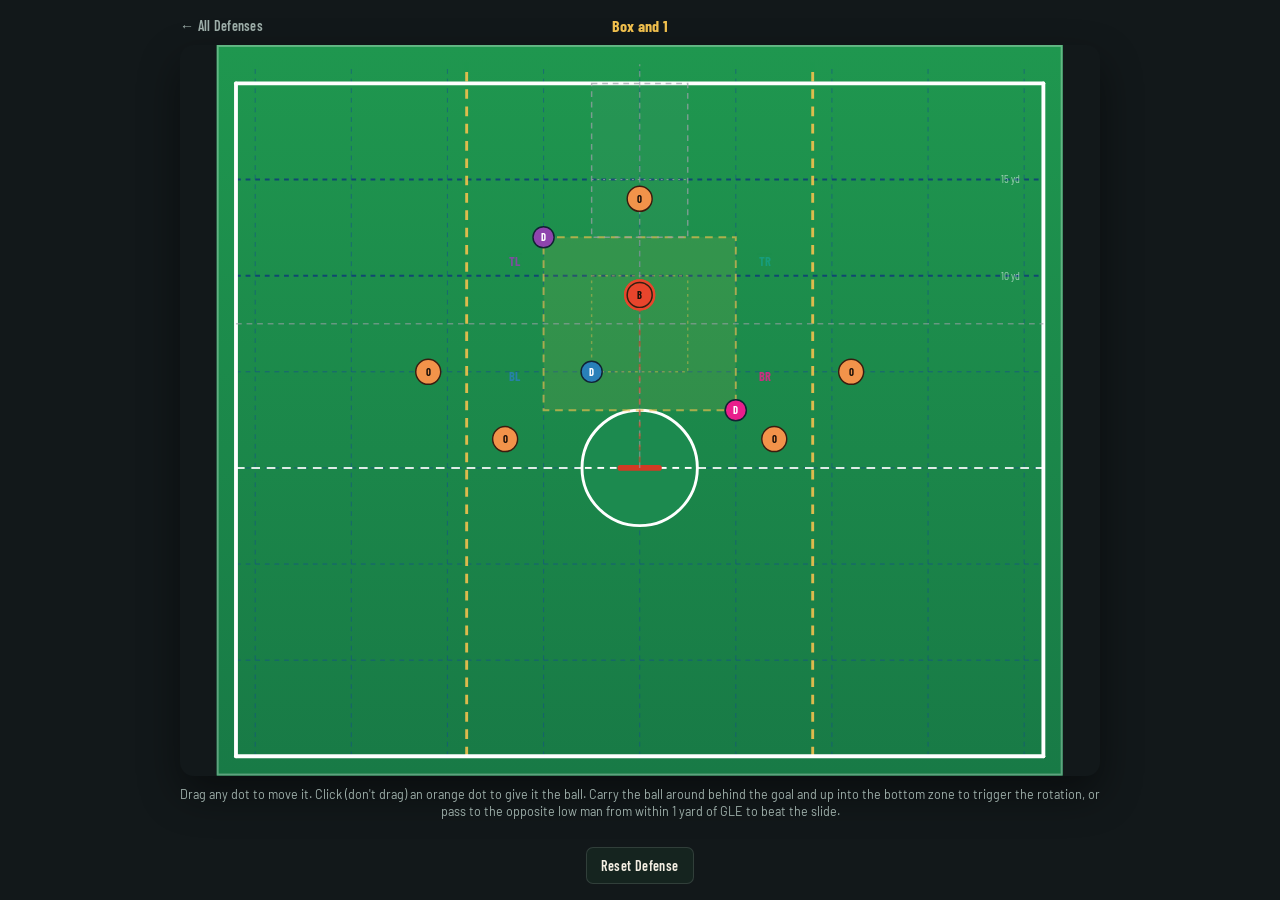
==== box-and-one.html @ af15310a "Add files via upload converted to JavaScript and best version as of 8-23-2026" ====
<!DOCTYPE html>
<html lang="en">
<head>
<meta charset="UTF-8">
<meta name="viewport" content="width=device-width, initial-scale=1.0">
<title>Box and 1 - Defense Trainer</title>
<link rel="stylesheet" href="shared/style.css">
</head>
<body>

<div class="app-minimal">
  <div class="field-card">
    <div class="field-title-row">
      <a href="index.html" class="back-link">&larr; All Defenses</a>
      <span class="scheme-label">Box and 1</span>
      <span></span>
    </div>
    <svg id="field" viewBox="0 0 880 760" xmlns="http://www.w3.org/2000/svg"></svg>
    <p class="hint">Drag any dot to move it. Click (don't drag) an orange dot to give it the ball. Carry the ball around behind the goal and up into the bottom zone to trigger the rotation, or pass to the opposite low man from within 1 yard of GLE to beat the slide.</p>
    <div class="minimal-controls">
      <button class="ctl" id="resetBtn">Reset Defense</button>
    </div>
  </div>
</div>

<script src="shared/defense-engine.js"></script>
<script>
(function(){
  const h = DefenseEngine.helpers;
  const { PAINT, INNER_BOX, paintMidY, GOAL, FIELD_X } = h;

  // ---------------- box-and-1 geometry ----------------
  // The "fan": 15 yd from goal, +/-60 deg off dead-center.
  const FAN_R = 15;
  const FAN_HALF_ANGLE = Math.PI/3; // 60 deg
  function fanClamp(pt){
    const dx = pt.x-GOAL.x, dy = pt.y-GOAL.y;
    const r = Math.hypot(dx,dy);
    if(r < 0.0001) return {x:GOAL.x, y:GOAL.y};
    let angle = Math.atan2(dx, dy);
    angle = h.clamp(angle, -FAN_HALF_ANGLE, FAN_HALF_ANGLE);
    const rc = Math.min(r, FAN_R);
    return { x: GOAL.x + rc*Math.sin(angle), y: GOAL.y + rc*Math.cos(angle) };
  }

  const BOX_TOP = 20; // the "top of box" boundary line - the offensive box's far edge
  const TOP_CENTER = { xHalf: INNER_BOX.xHalf, yNear: PAINT.yFar, yFar: BOX_TOP };

  // Each zone defender is hard-confined to their own rectangle.
  const ZONE_BOUNDS = {
    TL: { xMin:FIELD_X[0], xMax:0, yMin:paintMidY, yMax:FAN_R },
    TR: { xMin:0, xMax:FIELD_X[1], yMin:paintMidY, yMax:FAN_R },
    BL: { xMin:FIELD_X[0], xMax:0, yMin:PAINT.yNear, yMax:paintMidY },
    BR: { xMin:0, xMax:FIELD_X[1], yMin:PAINT.yNear, yMax:paintMidY }
  };
  function clampToZone(pos, key){
    const z = ZONE_BOUNDS[key];
    return { x: h.clamp(pos.x, z.xMin, z.xMax), y: h.clamp(pos.y, z.yMin, z.yMax) };
  }

  // Which quadrant of the whole offensive box a point falls in.
  function zoneOf(pt){
    if(pt.y > BOX_TOP) return 'outside';
    if(pt.y < 0) return 'behind';
    return (pt.y >= paintMidY) ? (pt.x < 0 ? 'TL' : 'TR') : (pt.x < 0 ? 'BL' : 'BR');
  }

  const DIAGONAL = { TL:'BR', TR:'BL', BL:'TR', BR:'TL' };

  // ---------------- permanent rotation state ----------------
  // defenderRoles[i] = which zone role (TL/TR/BL/BR) defender token i currently plays.
  // Token identity (index, and therefore color) never changes - only its assignment does.
  let defenderRoles = ['TL', 'TR', 'BL', 'BR'];
  let prevBallZone = null;     // last zoneOf(ball), for edge-detecting zone transitions
  let rotationPending = false; // true while there's a live wrap threat (ball behind the
                                // goal, or just carried across) that hasn't rotated yet
  // Pass trigger window: the carrier has to be below GLE (behind the goal) and within
  // 1 yard of it - i.e. y in [-1, 0]. The carry-it-in trigger has no such limit; it
  // fires the instant the carrier, dragged, actually arrives in the bottom zone.
  const PASS_TRIGGER_MAX_DIST = 1;

  function resetRotationState(offense, ballIndex){
    defenderRoles = ['TL', 'TR', 'BL', 'BR'];
    rotationPending = false;
    prevBallZone = offense[ballIndex] ? zoneOf(offense[ballIndex]) : null;
  }

  // The one rotation rule, applied as a 4-cycle around the box:
  //   slide (opposite bottom) -> takes over ball-side bottom
  //   ball-side bottom (stayed home) -> becomes ball-side top
  //   ball-side top -> becomes opposite top
  //   opposite top -> drops to fill the vacated opposite bottom
  // This redefines each defender's permanent home zone, so it keeps chaining on
  // every subsequent crossing - it never resets back to the original TL/TR/BL/BR base.
  function applyRotation(side){
    const ballSideBottom = side === 'L' ? 'BL' : 'BR';
    const oppBottom      = side === 'L' ? 'BR' : 'BL';
    const ballSideTop    = side === 'L' ? 'TL' : 'TR';
    const oppTop         = side === 'L' ? 'TR' : 'TL';
    const nextRole = {};
    nextRole[oppBottom]      = ballSideBottom;
    nextRole[ballSideBottom] = ballSideTop;
    nextRole[ballSideTop]    = oppTop;
    nextRole[oppTop]         = oppBottom;
    defenderRoles = defenderRoles.map(r => nextRole[r] || r);
    rotationPending = false;
  }

  // Trigger 1 (live, automatic - no click needed): called every render. The moment a
  // carrier being dragged actually arrives in the ball-side bottom zone, the slide has
  // engaged him and the rotation fires immediately, mid-drag.
  function evaluateLiveRotation(offense, ballIndex){
    const newBallZone = zoneOf(offense[ballIndex]);

    if(newBallZone === 'behind'){
      rotationPending = true;
    } else if(newBallZone === 'outside'){
      rotationPending = false; // play moved away - this wrap threat is abandoned
    }

    if(rotationPending){
      const side = offense[ballIndex].x < 0 ? 'L' : 'R';
      const ballSideBottom = side === 'L' ? 'BL' : 'BR';
      if(newBallZone === ballSideBottom && prevBallZone !== ballSideBottom){
        applyRotation(side);
      }
    }

    prevBallZone = newBallZone;
  }

  // Trigger 2 (pass): fires the SAME rotation when the carrier - below GLE, within 1
  // yard of it - skips the ball to the off-ball attacker sitting in the opposite
  // bottom zone, beating the slide before it ever engages him directly.
  function maybeFirePassRotation(receiverIdx, offense, ballIndex){
    if(!rotationPending) return false;
    const carrier = offense[ballIndex];
    if(carrier.y > 0 || carrier.y < -PASS_TRIGGER_MAX_DIST) return false;
    const side = carrier.x < 0 ? 'L' : 'R';
    const oppBottom = side === 'L' ? 'BR' : 'BL';
    if(zoneOf(offense[receiverIdx]) === oppBottom){
      applyRotation(side);
      return true;
    }
    return false;
  }

  // ---------------- zone computation ----------------
  const BOX_AND_ONE_COLORS = ['#8e44ad', '#16a085', '#2980b9', '#e91e8c', '#f1c40f']; // TL, TR, BL, BR, Inside

  function computeBoxAndOne(offense, ballIndex){
    const ball = offense[ballIndex];
    const homes = {
      TL: {x:-PAINT.xHalf, y:PAINT.yFar},
      TR: {x: PAINT.xHalf, y:PAINT.yFar},
      BL: {x:-PAINT.xHalf, y:PAINT.yNear},
      BR: {x: PAINT.xHalf, y:PAINT.yNear}
    };
    const innerCorners = {
      TL: {x:-INNER_BOX.xHalf, y:INNER_BOX.yFar},
      TR: {x: INNER_BOX.xHalf, y:INNER_BOX.yFar},
      BL: {x:-INNER_BOX.xHalf, y:INNER_BOX.yNear},
      BR: {x: INNER_BOX.xHalf, y:INNER_BOX.yNear}
    };
    // Default: everyone sits home unless a rule below says otherwise.
    const targets = { TL:homes.TL, TR:homes.TR, BL:homes.BL, BR:homes.BR };
    const engaged = { TL:false, TR:false, BL:false, BR:false };

    const occupants = offense.filter(o => h.inPaint(o));
    const multiplePaint = occupants.length > 1;
    const inTopCenter = Math.abs(ball.x) <= TOP_CENTER.xHalf && ball.y > TOP_CENTER.yNear && ball.y <= TOP_CENTER.yFar;
    const ballZone = zoneOf(ball);

    if(ballZone === 'outside'){
      // Ball is beyond the top of the box - nobody responds to it. Everyone stays home.
    } else if(ballZone === 'behind'){
      // ROTATION: as the ball approaches GLE from behind the goal, the defense rotates
      // so that by the moment it crosses (y=0) everyone is already in the "engaging at
      // the bottom of the paint" configuration - not after.
      const side = ball.x < 0 ? 'L' : 'R';
      const ROTATE_DEPTH = 3; // yards behind GLE over which the rotation plays out
      const t = h.clamp((ball.y + ROTATE_DEPTH) / ROTATE_DEPTH, 0, 1); // 0 = deep behind, 1 = at GLE
      const ballSideBottom = side === 'L' ? 'BL' : 'BR';
      const oppBottom      = side === 'L' ? 'BR' : 'BL';
      const ballSideTop     = side === 'L' ? 'TL' : 'TR';
      const oppTop          = side === 'L' ? 'TR' : 'TL';

      // Ball-side bottom defender: stays on the off-ball attacker on his side of the
      // field who is above GLE, mirroring their depth. Restricted to y >= 0 (above
      // GLE) - only counting attackers actually in front of the goal, not anyone else
      // who might also be behind it - and picks whichever qualifying attacker sits
      // lowest (closest to the goal), since that's the one actually in the low zone.
      // Picking by lowest y instead of overall distance-to-origin is what fixes the
      // "sometimes mirrors the wrong guy" glitch: with a wing player and a low
      // attackman both on the same side, a combined x+y distance score can flip
      // between them depending on how wide the wing player is standing, even though
      // the low attackman is always the correct one to mirror.
      {
        const zoneMates = offense.filter((o,i) => i !== ballIndex && o.y >= 0 && (side === 'L' ? o.x < 0 : o.x >= 0));
        if(zoneMates.length > 0){
          let best = null, bestY = Infinity;
          zoneMates.forEach(o=>{
            if(o.y < bestY){ bestY = o.y; best = o; }
          });
          targets[ballSideBottom] = clampToZone({ x: homes[ballSideBottom].x, y: best.y }, ballSideBottom);
          engaged[ballSideBottom] = true;
        }
      }
      // Opposite bottom defender: rotates over from his home corner toward bottom-center
      // of the paint, looking to engage the ball carrier there.
      {
        const homeX = homes[oppBottom].x;
        const p = h.lerp({x:homeX, y:PAINT.yNear}, {x:0, y:PAINT.yNear}, t);
        targets[oppBottom] = clampToZone(p, oppBottom);
        engaged[oppBottom] = t > 0.02;
      }
      // Ball-side top defender: rotates in sync, from his inner-box corner over to where
      // the TL/TR split line meets the top of the inner box.
      {
        const p = h.lerp(innerCorners[ballSideTop], {x:0, y:INNER_BOX.yFar}, t);
        targets[ballSideTop] = clampToZone(p, ballSideTop);
      }
      // Opposite top defender: rotates in sync, down from his inner-box corner to where
      // the top/bottom split line meets his side of the inner box.
      {
        const ownSideX = oppTop === 'TR' ? INNER_BOX.xHalf : -INNER_BOX.xHalf;
        const p = h.lerp(innerCorners[oppTop], {x:ownSideX, y:paintMidY}, t);
        targets[oppTop] = clampToZone(p, oppTop);
      }
    } else if(inTopCenter && !multiplePaint){
      // Top-center lane is the inside defender's alone - all 4 outer defenders pinch
      // to the corners of the inner box.
      targets.TL = innerCorners.TL;
      targets.TR = innerCorners.TR;
      targets.BL = innerCorners.BL;
      targets.BR = innerCorners.BR;
    } else {
      // Normal case: the ball carrier's zone defender engages, and the diagonally
      // opposite defender pinches in to the inner box's matching corner.
      targets[ballZone] = clampToZone(fanClamp(ball), ballZone);
      engaged[ballZone] = true;
      const diag = DIAGONAL[ballZone];
      targets[diag] = innerCorners[diag];
    }

    // Inside (help/lock-off) defender.
    let insideTarget, insideEngaged;

    if(multiplePaint){
      insideTarget = {
        x: occupants.reduce((s,o)=>s+o.x,0)/occupants.length,
        y: occupants.reduce((s,o)=>s+o.y,0)/occupants.length
      };
      insideEngaged = true;
    } else if(inTopCenter){
      insideTarget = { x: h.clamp(ball.x, -TOP_CENTER.xHalf, TOP_CENTER.xHalf), y: Math.min(ball.y, FAN_R) };
      insideEngaged = true;
    } else if(occupants.length === 1){
      const p = occupants[0];
      const dAB = h.dist(p, ball);
      if(dAB < 0.05){
        insideTarget = {x:p.x, y:p.y};
      } else {
        const dir = {x:(ball.x-p.x)/dAB, y:(ball.y-p.y)/dAB};
        const d = Math.min(1.1, dAB*0.45);
        insideTarget = {x:p.x+dir.x*d, y:p.y+dir.y*d};
      }
      insideEngaged = true;
    } else {
      insideTarget = {x:0, y:paintMidY};
      insideEngaged = false;
    }

    // Map each defender TOKEN (fixed index 0-3, fixed color) to whatever zone role it
    // currently holds, per the permanent rotation state - not the fixed TL/TR/BL/BR order.
    const result = defenderRoles.map((role,i) => ({ pos: targets[role], engaged: engaged[role], color: BOX_AND_ONE_COLORS[i] }));
    result.push({ pos: insideTarget, engaged: insideEngaged, color: BOX_AND_ONE_COLORS[4] });
    // No box-and-1 defender ever plays below the bottom edge of the paint.
    result.forEach(d => { d.pos = {x:d.pos.x, y:Math.max(d.pos.y, PAINT.yNear)}; });
    return result;
  }

  // ---------------- zone overlay (lines + labels) ----------------
  function renderZoneOverlay(zoneLayer){
    const ZC = { TL:'#8e44ad', TR:'#16a085', BL:'#2980b9', BR:'#e91e8c' };
    const GRAY = '#9aa0a6';
    const lineOpts = { stroke:GRAY, 'stroke-width':1.5, 'stroke-dasharray':'6 5', opacity:0.6 };

    // left/right split (x = 0), from the goal out to the top of the box
    {
      const p1 = h.toPx({x:0, y:0}), p2 = h.toPx({x:0, y:h.FIELD_Y[1]});
      zoneLayer.appendChild(h.el('line', {x1:p1.x,y1:p1.y,x2:p2.x,y2:p2.y, ...lineOpts}));
    }
    // top/bottom split (y = paint mid)
    {
      const p1 = h.toPx({x:FIELD_X[0], y:paintMidY}), p2 = h.toPx({x:FIELD_X[1], y:paintMidY});
      zoneLayer.appendChild(h.el('line', {x1:p1.x,y1:p1.y,x2:p2.x,y2:p2.y, ...lineOpts}));
    }
    // top-center lane (inside defender's exclusive turf, unless the paint is crowded)
    {
      const tl = h.toPx({x:-TOP_CENTER.xHalf, y:TOP_CENTER.yFar});
      const br = h.toPx({x:TOP_CENTER.xHalf, y:TOP_CENTER.yNear});
      zoneLayer.appendChild(h.el('rect', {
        x:tl.x, y:tl.y, width:(br.x-tl.x), height:(br.y-tl.y),
        fill:'rgba(154,160,166,0.08)', stroke:GRAY, 'stroke-width':1.5, 'stroke-dasharray':'6 5', opacity:0.75
      }));
      const capL = h.toPx({x:-TOP_CENTER.xHalf, y:FAN_R}), capR = h.toPx({x:TOP_CENTER.xHalf, y:FAN_R});
      zoneLayer.appendChild(h.el('line', {
        x1:capL.x, y1:capL.y, x2:capR.x, y2:capR.y,
        stroke:GRAY, 'stroke-width':1, 'stroke-dasharray':'2 4', opacity:0.9
      }));
    }
    // zone labels
    const labelPts = [
      {t:'TL', x:-PAINT.xHalf-1.5, y:paintMidY+3, c:ZC.TL},
      {t:'TR', x: PAINT.xHalf+1.5, y:paintMidY+3, c:ZC.TR},
      {t:'BL', x:-PAINT.xHalf-1.5, y:paintMidY-3, c:ZC.BL},
      {t:'BR', x: PAINT.xHalf+1.5, y:paintMidY-3, c:ZC.BR}
    ];
    labelPts.forEach(lp=>{
      const p = h.toPx({x:lp.x, y:lp.y});
      const t = h.el('text', {
        x:p.x, y:p.y, 'text-anchor':'middle', 'font-size':'13', fill:lp.c,
        'font-family':"'Barlow Condensed', sans-serif", 'font-weight':'700', opacity:0.85
      });
      t.textContent = lp.t;
      zoneLayer.appendChild(t);
    });
  }

  DefenseEngine.init({
    initialOffense: [
      {x:0,   y:9},   // top-center attacker (default: has the ball)
      {x:-11, y:5},   // left wing
      {x:11,  y:5},   // right wing
      {x:-7,  y:1.5}, // low / X attackman
      {x:7,   y:1.5}, // low attackman, opposite side
      {x:0,   y:14}   // top attackman
    ],
    initialBallIndex: 0,
    attackerCount: { adjustable: false }, // always 6v5

    onBeforeRender(offense, ballIndex){
      evaluateLiveRotation(offense, ballIndex);
    },
    onPass(newIdx, offense, ballIndex){
      const fired = maybeFirePassRotation(newIdx, offense, ballIndex);
      if(!fired){
        // Any pass that doesn't itself trigger the rotation ends this wrap sequence -
        // the ball has moved on to a player who never wrapped it himself.
        rotationPending = false;
      }
      // A pass is an instantaneous possession change, not a drag. Resync tracking to
      // the receiver's current zone so trigger 1's live edge-detection - which runs on
      // the very next render, now using the receiver's position as "the ball" - can't
      // mistake that teleport for "just arrived here by carrying it in." Without this,
      // a receiver who merely happens to already be standing in a bottom zone fires
      // trigger 1 on the next frame regardless of the pass's own distance check.
      prevBallZone = zoneOf(offense[newIdx]);
    },
    onReset(offense, ballIndex){
      resetRotationState(offense, ballIndex);
    },
    drawZoneOverlay(zoneLayer){
      renderZoneOverlay(zoneLayer);
    },
    computeDefenders(offense, ballIndex){
      return computeBoxAndOne(offense, ballIndex);
    }
  });
})();
</script>
</body>
</html>
---- shared/style.css ----
@import url('https://fonts.googleapis.com/css2?family=Barlow+Condensed:wght@500;600;700;800&family=Barlow:wght@400;500;600&display=swap');

:root{
  --turf:#1c8a4f;
  --turf-dark:#187a46;
  --ink:#12181a;
  --panel:#0f1a17;
  --panel-2:#15241f;
  --line-white:rgba(255,255,255,0.92);
  --hash:#f2c14e;
  --ball:#e8452c;
  --ball-dark:#b8331f;
  --off:#f2934a;
  --off-dark:#c96e2b;
  --def:#2f9bd6;
  --def-dark:#1f6f9c;
  --paper:#f4efe3;
  --muted:#9fb0ab;
}

*{box-sizing:border-box;}
html,body{
  margin:0; padding:0; height:100%;
  background:var(--ink);
  color:var(--paper);
  font-family:'Barlow', sans-serif;
}

/* ---------- trainer pages ---------- */
.app-minimal{
  display:flex;
  height:100vh;
  align-items:center;
  justify-content:center;
  padding:16px;
  overflow:hidden;
}
.app-minimal .field-card{
  width:100%;
  max-width:920px;
  display:flex;
  flex-direction:column;
  align-items:center;
  max-height:100%;
}
.field-card .field-title-row{ width:100%; }
.minimal-controls{ margin-top:14px; display:flex; justify-content:center; }

.attacker-counter{
  display:inline-flex;
  align-items:center;
  gap:9px;
}
button.ctl.round{
  width:26px;
  height:26px;
  padding:0;
  border-radius:50%;
  display:inline-flex;
  align-items:center;
  justify-content:center;
  font-size:16px;
  line-height:1;
  font-weight:700;
}

button.ctl{
  font-family:'Barlow Condensed', sans-serif;
  font-weight:600;
  letter-spacing:0.03em;
  font-size:14px;
  background:var(--panel-2);
  color:var(--paper);
  border:1px solid rgba(255,255,255,0.12);
  border-radius:7px;
  padding:9px 14px;
  cursor:pointer;
  transition:background 0.15s ease, transform 0.1s ease;
}
button.ctl:hover{ background:#1c2f28; }
button.ctl:active{ transform:scale(0.97); }
button.ctl:disabled{ opacity:0.35; cursor:not-allowed; }

.field-title-row{
  display:grid;
  grid-template-columns: 1fr auto 1fr;
  align-items:center;
  margin-bottom:10px;
}
.field-title-row .status{
  font-family:'Barlow Condensed', sans-serif;
  font-size:14px;
  color:var(--muted);
  letter-spacing:0.02em;
  justify-self:end;
}
.field-title-row .status b{ color:var(--hash); }

.back-link{
  font-family:'Barlow Condensed', sans-serif;
  font-size:14px;
  font-weight:600;
  color:var(--muted);
  text-decoration:none;
  letter-spacing:0.02em;
  justify-self:start;
}
.back-link:hover{ color:var(--paper); }

.scheme-label{
  font-family:'Barlow Condensed', sans-serif;
  font-size:16px;
  font-weight:700;
  color:var(--hash);
  letter-spacing:0.02em;
  justify-self:center;
  white-space:nowrap;
}

svg#field{
  width:100%;
  height:auto;
  aspect-ratio: 880 / 760;
  display:block;
  border-radius:14px;
  box-shadow:0 18px 40px rgba(0,0,0,0.45);
  touch-action:none;
  cursor:default;
}

.token{ cursor:grab; touch-action:none; }
.token:active{ cursor:grabbing; }

.defender-token{
  transition: transform 0.2s ease-out;
}

.hint{
  margin-top:10px;
  font-size:12.5px;
  color:var(--muted);
  line-height:1.4;
  text-align:center;
}

/* ---------- homepage ---------- */
.home-wrap{
  min-height:100vh;
  display:flex;
  align-items:center;
  justify-content:center;
  padding:32px 20px;
}
.home-card{
  width:100%;
  max-width:760px;
}
.home-eyebrow{
  font-family:'Barlow Condensed', sans-serif;
  text-transform:uppercase;
  letter-spacing:0.18em;
  font-size:12px;
  color:var(--hash);
  font-weight:600;
  margin:0 0 8px;
}
.home-title{
  font-family:'Barlow Condensed', sans-serif;
  font-weight:800;
  font-size:40px;
  line-height:1.05;
  margin:0 0 14px;
  letter-spacing:-0.01em;
}
.home-lede{
  font-size:16px;
  line-height:1.6;
  color:var(--muted);
  margin:0 0 32px;
  max-width:56ch;
}
.scheme-grid{
  display:grid;
  grid-template-columns: 1fr 1fr;
  gap:14px;
}
@media (max-width: 560px){
  .scheme-grid{ grid-template-columns: 1fr; }
}
.scheme-card{
  display:block;
  background:var(--panel-2);
  border:1px solid rgba(255,255,255,0.1);
  border-radius:12px;
  padding:18px 20px;
  text-decoration:none;
  color:var(--paper);
  transition:background 0.15s ease, border-color 0.15s ease, transform 0.1s ease;
}
.scheme-card:hover{ background:#1c2f28; border-color:rgba(255,255,255,0.22); }
.scheme-card:active{ transform:scale(0.985); }
.scheme-card h2{
  font-family:'Barlow Condensed', sans-serif;
  font-size:20px;
  font-weight:700;
  margin:0 0 6px;
  letter-spacing:0.01em;
}
.scheme-card p{
  font-size:13.5px;
  line-height:1.5;
  color:var(--muted);
  margin:0;
}
.scheme-card.disabled{
  opacity:0.45;
  pointer-events:none;
}
.scheme-card .tag{
  display:inline-block;
  font-family:'Barlow Condensed', sans-serif;
  font-size:11px;
  font-weight:700;
  letter-spacing:0.06em;
  text-transform:uppercase;
  color:var(--hash);
  margin-bottom:6px;
}
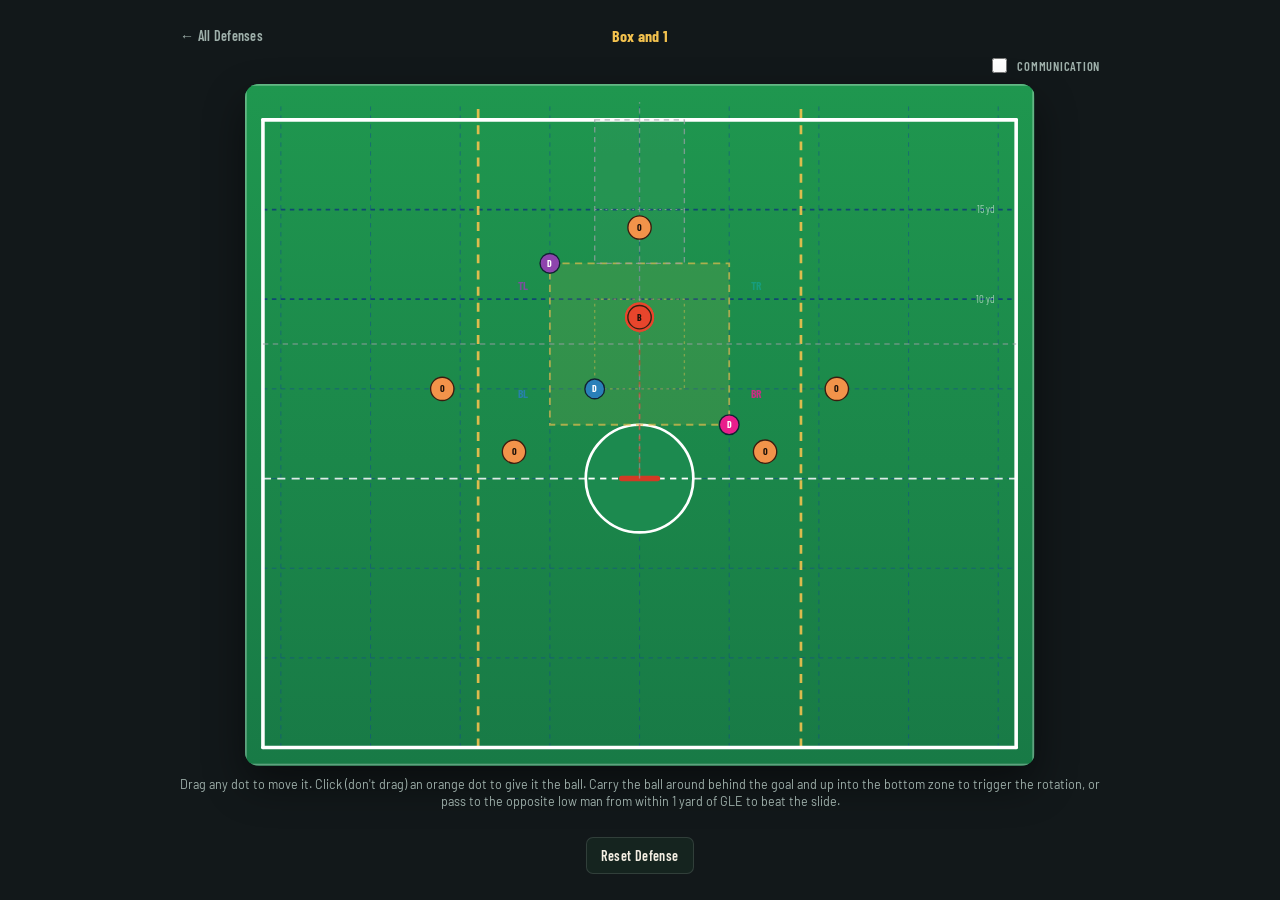
==== commit ac371265: "Add files via upload Has Communication Added. Everything appears to work. Box and 1 gets wonky for 2" ====
--- a/box-and-one.html
+++ b/box-and-one.html
@@ -14,6 +14,12 @@
       <a href="index.html" class="back-link">&larr; All Defenses</a>
       <span class="scheme-label">Box and 1</span>
       <span></span>
+    </div>
+    <div class="toolbar-row">
+      <label class="comm-toggle">
+        <input type="checkbox" id="commToggle">
+        Communication
+      </label>
     </div>
     <svg id="field" viewBox="0 0 880 760" xmlns="http://www.w3.org/2000/svg"></svg>
     <p class="hint">Drag any dot to move it. Click (don't drag) an orange dot to give it the ball. Carry the ball around behind the goal and up into the bottom zone to trigger the rotation, or pass to the opposite low man from within 1 yard of GLE to beat the slide.</p>
@@ -66,6 +72,21 @@
   }
 
   const DIAGONAL = { TL:'BR', TR:'BL', BL:'TR', BR:'TL' };
+
+  // Fixed zone-topology adjacency for the RIGHT/LEFT communication calls. Each outer
+  // zone's home position sits at a fixed angle around the goal, so the clockwise/
+  // counter-clockwise order of the 4 corners never changes: BL -> TL -> TR -> BR ->
+  // (back to BL). The on-ball defender faces the ball carrier, and RIGHT/LEFT are HIS
+  // own right/left - the zone one step clockwise from him is "RIGHT," one step
+  // counter-clockwise is "LEFT." Deliberately NOT based on current on-screen
+  // x-position, which ties whenever two zones share a home x (TL and BL are both on
+  // the left side) - this is the structurally fixed relationship between corners, so
+  // it stays correct and consistent no matter where the ball currently is, and (since
+  // the defensive rotation itself is just a shift around this same ring) it's also
+  // invariant across rotations: whichever token is to a given token's right stays his
+  // right, no matter how many times the defense has rotated.
+  const RIGHT_OF_ROLE = { BL:'TL', TL:'TR', TR:'BR', BR:'BL' };
+  const LEFT_OF_ROLE  = { BL:'BR', TL:'BL', TR:'TL', BR:'TR' };
 
   // ---------------- permanent rotation state ----------------
   // defenderRoles[i] = which zone role (TL/TR/BL/BR) defender token i currently plays.
@@ -165,6 +186,11 @@
     // Default: everyone sits home unless a rule below says otherwise.
     const targets = { TL:homes.TL, TR:homes.TR, BL:homes.BL, BR:homes.BR };
     const engaged = { TL:false, TR:false, BL:false, BR:false };
+    // Which zone role, if any, is directly guarding the literal ball carrier - distinct
+    // from `engaged`, since e.g. the ball-side-bottom defender during the 'behind'
+    // approach is "engaged" but on an OFF-BALL mirror assignment, not the ball itself.
+    // Used for the "BALL" communication call.
+    let onBallRole = null;
 
     const occupants = offense.filter(o => h.inPaint(o));
     const multiplePaint = occupants.length > 1;
@@ -207,12 +233,15 @@
         }
       }
       // Opposite bottom defender: rotates over from his home corner toward bottom-center
-      // of the paint, looking to engage the ball carrier there.
+      // of the paint, looking to engage the ball carrier there. This is the defender
+      // actually closing on the literal ball, so he's the one who calls "BALL" once
+      // he's meaningfully underway.
       {
         const homeX = homes[oppBottom].x;
         const p = h.lerp({x:homeX, y:PAINT.yNear}, {x:0, y:PAINT.yNear}, t);
         targets[oppBottom] = clampToZone(p, oppBottom);
         engaged[oppBottom] = t > 0.02;
+        if(engaged[oppBottom]) onBallRole = oppBottom;
       }
       // Ball-side top defender: rotates in sync, from his inner-box corner over to where
       // the TL/TR split line meets the top of the inner box.
@@ -239,12 +268,32 @@
       // opposite defender pinches in to the inner box's matching corner.
       targets[ballZone] = clampToZone(fanClamp(ball), ballZone);
       engaged[ballZone] = true;
+      onBallRole = ballZone;
       const diag = DIAGONAL[ballZone];
       targets[diag] = innerCorners[diag];
     }
 
+    // Attacking a static box-and-1 with two attackers in the paint is a real structural
+    // problem for this scheme - the standard zone logic above reacts to the BALL, which
+    // can leave an outer defender's own zone-mate wide open if the ball is elsewhere.
+    // This isn't a fix so much as an acknowledgment: when the paint is crowded, any
+    // outer zone whose own half of the paint holds exactly one off-ball attacker shades
+    // directly toward him - tighter, more man-like - while still clamped to his zone
+    // (clampToZone below), never abandoning zone principles outright. The zone
+    // currently on the literal ball is left alone; this only applies to the others.
+    if(multiplePaint){
+      ['TL','TR','BL','BR'].forEach(role => {
+        if(role === onBallRole) return;
+        const zoneOccupants = occupants.filter(o => o !== ball && zoneOf(o) === role);
+        if(zoneOccupants.length === 1){
+          targets[role] = clampToZone({ x: zoneOccupants[0].x, y: zoneOccupants[0].y }, role);
+          engaged[role] = true;
+        }
+      });
+    }
+
     // Inside (help/lock-off) defender.
-    let insideTarget, insideEngaged;
+    let insideTarget, insideEngaged, insideCall;
 
     if(multiplePaint){
       insideTarget = {
@@ -252,9 +301,11 @@
         y: occupants.reduce((s,o)=>s+o.y,0)/occupants.length
       };
       insideEngaged = true;
+      insideCall = ''; // covering multiple paint attackers - stays silent
     } else if(inTopCenter){
       insideTarget = { x: h.clamp(ball.x, -TOP_CENTER.xHalf, TOP_CENTER.xHalf), y: Math.min(ball.y, FAN_R) };
       insideEngaged = true;
+      insideCall = 'BALL'; // he's the one directly on the ball carrier here
     } else if(occupants.length === 1){
       const p = occupants[0];
       const dAB = h.dist(p, ball);
@@ -266,15 +317,34 @@
         insideTarget = {x:p.x+dir.x*d, y:p.y+dir.y*d};
       }
       insideEngaged = true;
+      // The sole paint occupant might be the ball carrier himself (ball dragged into
+      // the paint) - if so, he's on the ball. Otherwise it's an off-ball attacker in
+      // the paint, and per the rule, the inside defender stays silent covering him.
+      insideCall = (p === ball) ? 'BALL' : '';
     } else {
       insideTarget = {x:0, y:paintMidY};
       insideEngaged = false;
-    }
+      insideCall = '';
+    }
+
+    // Communication calls for the 4 outer zone defenders (box-and-1 never calls "HOT" -
+    // that's man-to-man only). Whichever token currently holds onBallRole calls "BALL";
+    // its two RIGHT_OF_ROLE/LEFT_OF_ROLE neighbors call "RIGHT"/"LEFT"; everyone else -
+    // effectively always sagging/zoning in this scheme - calls "TWO".
+    const onBallTokenIdx = onBallRole ? defenderRoles.indexOf(onBallRole) : null;
+    const rightIdx = onBallRole ? defenderRoles.indexOf(RIGHT_OF_ROLE[onBallRole]) : null;
+    const leftIdx  = onBallRole ? defenderRoles.indexOf(LEFT_OF_ROLE[onBallRole])  : null;
+    const outerCalls = defenderRoles.map((role, i) => {
+      if(i === onBallTokenIdx) return 'BALL';
+      if(i === rightIdx) return 'RIGHT';
+      if(i === leftIdx) return 'LEFT';
+      return 'TWO';
+    });
 
     // Map each defender TOKEN (fixed index 0-3, fixed color) to whatever zone role it
     // currently holds, per the permanent rotation state - not the fixed TL/TR/BL/BR order.
-    const result = defenderRoles.map((role,i) => ({ pos: targets[role], engaged: engaged[role], color: BOX_AND_ONE_COLORS[i] }));
-    result.push({ pos: insideTarget, engaged: insideEngaged, color: BOX_AND_ONE_COLORS[4] });
+    const result = defenderRoles.map((role,i) => ({ pos: targets[role], engaged: engaged[role], color: BOX_AND_ONE_COLORS[i], call: outerCalls[i] }));
+    result.push({ pos: insideTarget, engaged: insideEngaged, color: BOX_AND_ONE_COLORS[4], call: insideCall });
     // No box-and-1 defender ever plays below the bottom edge of the paint.
     result.forEach(d => { d.pos = {x:d.pos.x, y:Math.max(d.pos.y, PAINT.yNear)}; });
     return result;
--- a/shared/style.css
+++ b/shared/style.css
@@ -107,6 +107,28 @@
 }
 .back-link:hover{ color:var(--paper); }
 
+.comm-toggle{
+  display:inline-flex;
+  align-items:center;
+  gap:7px;
+  font-family:'Barlow Condensed', sans-serif;
+  font-size:12.5px;
+  font-weight:600;
+  letter-spacing:0.06em;
+  text-transform:uppercase;
+  color:var(--muted);
+  cursor:pointer;
+  user-select:none;
+}
+.comm-toggle input{ accent-color:var(--def); width:15px; height:15px; cursor:pointer; }
+
+.toolbar-row{
+  width:100%;
+  display:flex;
+  justify-content:flex-end;
+  margin-bottom:8px;
+}
+
 .scheme-label{
   font-family:'Barlow Condensed', sans-serif;
   font-size:16px;
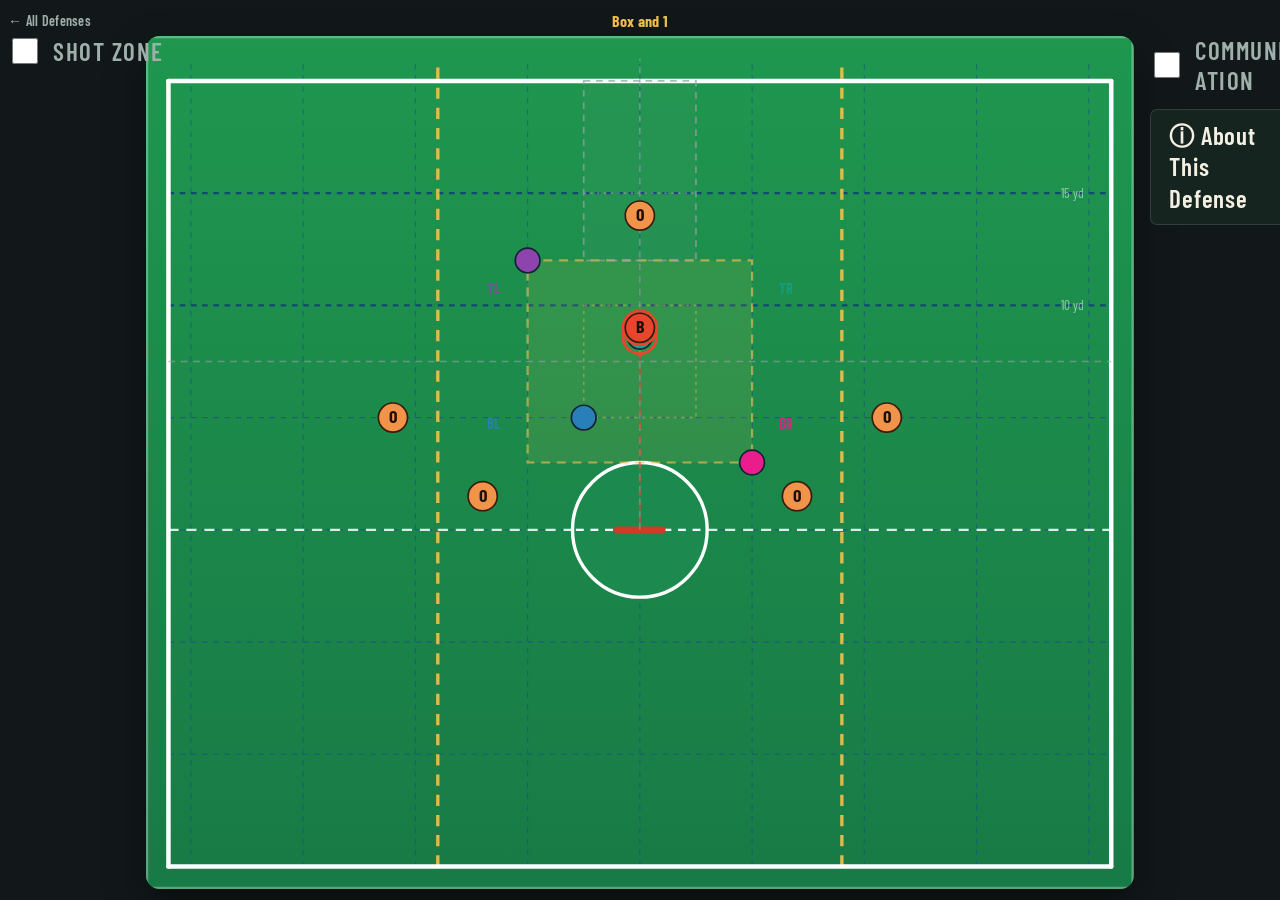
==== commit fe93efe6: "Add files via upload This is very good. Will work on Wesleyan and then maybe fix text size issues" ====
--- a/box-and-one.html
+++ b/box-and-one.html
@@ -15,16 +15,27 @@
       <span class="scheme-label">Box and 1</span>
       <span></span>
     </div>
-    <div class="toolbar-row">
-      <label class="comm-toggle">
-        <input type="checkbox" id="commToggle">
-        Communication
-      </label>
-    </div>
     <svg id="field" viewBox="0 0 880 760" xmlns="http://www.w3.org/2000/svg"></svg>
-    <p class="hint">Drag any dot to move it. Click (don't drag) an orange dot to give it the ball. Carry the ball around behind the goal and up into the bottom zone to trigger the rotation, or pass to the opposite low man from within 1 yard of GLE to beat the slide.</p>
-    <div class="minimal-controls">
-      <button class="ctl" id="resetBtn">Reset Defense</button>
+  </div>
+  <div class="side-controls side-controls-left" id="leftControls">
+    <label class="comm-toggle">
+      <input type="checkbox" id="shotZoneToggle">
+      <span>Shot Zone</span>
+    </label>
+  </div>
+  <div class="side-controls side-controls-right" id="rightControls">
+    <label class="comm-toggle">
+      <input type="checkbox" id="commToggle">
+      <span>Communication</span>
+    </label>
+    <button class="ctl info-toggle" id="infoToggle">&#9432; About This Defense</button>
+  </div>
+  <div class="info-panel" id="infoPanel">
+    <div class="info-content" id="infoContent"></div>
+    <div class="info-nav">
+      <button id="infoPrev" aria-label="Previous">&larr; Back</button>
+      <span class="info-page-indicator" id="infoPageIndicator">1 / 1</span>
+      <button id="infoNext" aria-label="Next">Next &rarr;</button>
     </div>
   </div>
 </div>
@@ -39,13 +50,22 @@
   // The "fan": 15 yd from goal, +/-60 deg off dead-center.
   const FAN_R = 15;
   const FAN_HALF_ANGLE = Math.PI/3; // 60 deg
+  // A small FIXED separation, not a percentage - guarantees the on-ball defender is
+  // never standing exactly on top of the ball carrier, without the visible shortfall
+  // a proportional shrink causes at typical fan distances (an earlier version of
+  // this used a 12% proportional reduction, which pulled the defender a yard or more
+  // short of the true fan edge - obvious once the shot-zone shading gave a visual
+  // reference to compare against). At 0.4 yd this barely reads at 10-15 yards out,
+  // where it matters most, while still keeping the dots visibly separate up close.
+  const ON_BALL_MIN_GAP = 0.4;
   function fanClamp(pt){
     const dx = pt.x-GOAL.x, dy = pt.y-GOAL.y;
     const r = Math.hypot(dx,dy);
     if(r < 0.0001) return {x:GOAL.x, y:GOAL.y};
     let angle = Math.atan2(dx, dy);
     angle = h.clamp(angle, -FAN_HALF_ANGLE, FAN_HALF_ANGLE);
-    const rc = Math.min(r, FAN_R);
+    const cappedR = Math.min(r, FAN_R);
+    const rc = Math.max(0, cappedR - ON_BALL_MIN_GAP);
     return { x: GOAL.x + rc*Math.sin(angle), y: GOAL.y + rc*Math.cos(angle) };
   }
 
@@ -191,6 +211,10 @@
     // approach is "engaged" but on an OFF-BALL mirror assignment, not the ball itself.
     // Used for the "BALL" communication call.
     let onBallRole = null;
+    // True specifically when the ball is in the top-center lane and the inside
+    // defender has picked it up directly - none of the 4 outer zones are "on the
+    // ball" in that case, but TL/TR still flank him and should call LEFT/RIGHT.
+    let insideHasBallInTopCenter = false;
 
     const occupants = offense.filter(o => h.inPaint(o));
     const multiplePaint = occupants.length > 1;
@@ -258,11 +282,14 @@
       }
     } else if(inTopCenter && !multiplePaint){
       // Top-center lane is the inside defender's alone - all 4 outer defenders pinch
-      // to the corners of the inner box.
+      // to the corners of the inner box. TL and TR still flank him though, so they
+      // call LEFT/RIGHT off the inside defender's own on-ball status (see below) -
+      // BL and BR are far enough away that they stay on the generic TWO call.
       targets.TL = innerCorners.TL;
       targets.TR = innerCorners.TR;
       targets.BL = innerCorners.BL;
       targets.BR = innerCorners.BR;
+      insideHasBallInTopCenter = true;
     } else {
       // Normal case: the ball carrier's zone defender engages, and the diagonally
       // opposite defender pinches in to the inner box's matching corner.
@@ -330,10 +357,17 @@
     // Communication calls for the 4 outer zone defenders (box-and-1 never calls "HOT" -
     // that's man-to-man only). Whichever token currently holds onBallRole calls "BALL";
     // its two RIGHT_OF_ROLE/LEFT_OF_ROLE neighbors call "RIGHT"/"LEFT"; everyone else -
-    // effectively always sagging/zoning in this scheme - calls "TWO".
+    // effectively always sagging/zoning in this scheme - calls "TWO". When the INSIDE
+    // defender is the one on the ball instead (top-center lane), no outer zone is
+    // "onBallRole" - but TL/TR still flank him, so they get RIGHT_OF_ROLE/LEFT_OF_ROLE
+    // treatment relative to TR (his natural right-side neighbor in the same fixed ring).
     const onBallTokenIdx = onBallRole ? defenderRoles.indexOf(onBallRole) : null;
-    const rightIdx = onBallRole ? defenderRoles.indexOf(RIGHT_OF_ROLE[onBallRole]) : null;
-    const leftIdx  = onBallRole ? defenderRoles.indexOf(LEFT_OF_ROLE[onBallRole])  : null;
+    let rightIdx = onBallRole ? defenderRoles.indexOf(RIGHT_OF_ROLE[onBallRole]) : null;
+    let leftIdx  = onBallRole ? defenderRoles.indexOf(LEFT_OF_ROLE[onBallRole])  : null;
+    if(insideHasBallInTopCenter){
+      rightIdx = defenderRoles.indexOf('TR');
+      leftIdx  = defenderRoles.indexOf('TL');
+    }
     const outerCalls = defenderRoles.map((role, i) => {
       if(i === onBallTokenIdx) return 'BALL';
       if(i === rightIdx) return 'RIGHT';
@@ -438,6 +472,113 @@
       return computeBoxAndOne(offense, ballIndex);
     }
   });
+
+  // ---------------- info panel: compact, one bullet at a time ----------------
+  const INFO_SLIDES = [
+    "Four defenders anchor the corners of the paint like a box; a fifth floats inside to help. The corner four guard <i>spots</i>, not men &mdash; it's a zone.",
+    "<b>Corners of the box:</b> if the ball is in your quadrant, step out to challenge the ball &mdash; not further than a 15 yard shot, and not to a spot where the goal appears less than 2 feet wide to the shooter. The defender diagonally across from the on-ball defender (opposite corner) pinches inward toward the middle of the paint to help, since that's the furthest-away, least-urgent spot right now.",
+    "<b>The inside defender:</b> collapses to help on whoever's in the paint, splitting attention if there's more than one. If the ball itself comes into the lane top center above the paint, he steps up and takes the ball carrier directly.",
+    "<b>The rotation:</b> if the ball carrier wraps behind the goal and gets picked up by the slide &mdash; or skips the pass to the far low man before that happens &mdash; the whole box rotates one corner over. That's permanent, not temporary, and it keeps chaining every time it happens again.",
+    "<b>Communication:</b> same BALL/RIGHT/LEFT/TWO idea as man-to-man, but no <b>HOT</b> &mdash; because we are not sliding from the paint the way man-to-man does. The inside defender stays silent unless he's the one directly on the ball."
+  ];
+  const infoToggle = document.getElementById('infoToggle');
+  const infoPanel = document.getElementById('infoPanel');
+  const infoContent = document.getElementById('infoContent');
+  const infoPrev = document.getElementById('infoPrev');
+  const infoNext = document.getElementById('infoNext');
+  const infoPageIndicator = document.getElementById('infoPageIndicator');
+  let infoIndex = 0;
+
+  function renderInfoSlide(){
+    infoContent.innerHTML = INFO_SLIDES[infoIndex];
+    infoPageIndicator.textContent = (infoIndex + 1) + ' / ' + INFO_SLIDES.length;
+    infoPrev.disabled = infoIndex === 0;
+    infoNext.disabled = infoIndex === INFO_SLIDES.length - 1;
+  }
+  infoPrev.addEventListener('click', () => { if(infoIndex > 0){ infoIndex--; renderInfoSlide(); } });
+  infoNext.addEventListener('click', () => { if(infoIndex < INFO_SLIDES.length - 1){ infoIndex++; renderInfoSlide(); } });
+
+  // Positioned via JS to sit just to the right of the field's ACTUAL rendered box -
+  // not a guess based on layout, the real measured position - and kept outside
+  // field-card in the DOM entirely, so the engine's fit-to-container sizing never
+  // sees it and the field never shrinks when this opens. Clamped so it can't run off
+  // the right edge of the window on a narrower laptop screen.
+  function positionInfoPanel(){
+    const svgRect = document.getElementById('field').getBoundingClientRect();
+    const gap = 16, rightMargin = 8;
+    // Derive the panel's width from whatever space is actually available next to
+    // the field, rather than picking one fixed value that's a compromise on some
+    // window sizes and wasted space on others - clamped to a sensible readable
+    // range (150-260px) so it's never uselessly narrow or absurdly wide.
+    const availableSlack = window.innerWidth - svgRect.right - gap - rightMargin;
+    const panelWidth = Math.max(150, Math.min(260, availableSlack));
+    infoPanel.style.width = panelWidth + 'px';
+    infoPanel.style.left = (svgRect.right + gap) + 'px';
+    // Sits directly below the Communication/About-This-Defense control stack on the
+    // right side, not at the very top of the field, so it never overlaps them.
+    const topOffset = svgRect.top + rightControls.offsetHeight + gap;
+    infoPanel.style.top = topOffset + 'px';
+
+    // Height is fixed to fit the TALLEST bullet at this width, plus a little
+    // breathing room - not matched to the field's (much taller) height. That way
+    // every bullet fits the same box, so paging through never resizes the panel,
+    // without leaving a lot of empty space under the shorter ones either. Has to be
+    // re-measured whenever the width changes, since narrower text wraps into more
+    // lines and needs more height.
+    const savedHTML = infoContent.innerHTML;
+    infoPanel.style.height = 'auto';
+    let tallest = 0;
+    INFO_SLIDES.forEach(slide => {
+      infoContent.innerHTML = slide;
+      tallest = Math.max(tallest, infoPanel.offsetHeight);
+    });
+    infoContent.innerHTML = savedHTML;
+    const maxAvailable = svgRect.top + svgRect.height - topOffset;
+    const finalHeight = Math.min(tallest + 36, maxAvailable);
+    infoPanel.style.height = finalHeight + 'px';
+  }
+
+  // The Shot Zone toggle (left) and the Communication/About-This-Defense stack
+  // (right) are positioned the same way as the info panel - measured against the
+  // field's real box, kept outside field-card's layout entirely, so none of this
+  // ever affects the field's own size. Unlike the info panel these are always
+  // visible, so they're positioned immediately on load, not just when toggled.
+  const leftControls = document.getElementById('leftControls');
+  const rightControls = document.getElementById('rightControls');
+  function positionSideControls(){
+    const svgRect = document.getElementById('field').getBoundingClientRect();
+    const gap = 16, margin = 8;
+
+    // Right stack's width is derived from the same available-slack calculation the
+    // info panel already uses, for the same reason: a fixed width is a compromise
+    // on some window sizes and an overflow risk on others. Without this, "About
+    // This Defense" at double size is wide enough to run off the right edge of the
+    // window on a fairly ordinary laptop width - confirmed by testing, not a
+    // hypothetical. Text wraps onto a second line instead of overflowing.
+    const rightSlack = window.innerWidth - svgRect.right - gap - margin;
+    const rightWidth = Math.max(150, Math.min(260, rightSlack));
+    rightControls.style.width = rightWidth + 'px';
+    rightControls.style.left = (svgRect.right + gap) + 'px';
+    rightControls.style.top = svgRect.top + 'px';
+
+    const leftWidth = leftControls.offsetWidth;
+    leftControls.style.left = Math.max(margin, svgRect.left - leftWidth - gap) + 'px';
+    leftControls.style.top = svgRect.top + 'px';
+  }
+
+  infoToggle.addEventListener('click', () => {
+    infoPanel.classList.toggle('open');
+    if(infoPanel.classList.contains('open')){
+      infoIndex = 0;
+      renderInfoSlide();
+      positionInfoPanel();
+    }
+  });
+  window.addEventListener('resize', () => {
+    positionSideControls();
+    if(infoPanel.classList.contains('open')) positionInfoPanel();
+  });
+  positionSideControls();
 })();
 </script>
 </body>
--- a/shared/style.css
+++ b/shared/style.css
@@ -32,25 +32,37 @@
   height:100vh;
   align-items:center;
   justify-content:center;
-  padding:16px;
+  padding:8px;
   overflow:hidden;
 }
 .app-minimal .field-card{
   width:100%;
-  max-width:920px;
+  max-width:1500px;
   display:flex;
   flex-direction:column;
   align-items:center;
   max-height:100%;
 }
 .field-card .field-title-row{ width:100%; }
-.minimal-controls{ margin-top:14px; display:flex; justify-content:center; }
 
 .attacker-counter{
   display:inline-flex;
   align-items:center;
   gap:9px;
 }
+.scheme-label-stack{
+  display:flex;
+  flex-direction:column;
+  align-items:center;
+  gap:5px;
+}
+.scheme-label-stack .attacker-counter{
+  font-family:'Barlow Condensed', sans-serif;
+  font-size:13px;
+  color:var(--muted);
+  letter-spacing:0.02em;
+}
+.scheme-label-stack .attacker-counter b{ color:var(--hash); }
 button.ctl.round{
   width:26px;
   height:26px;
@@ -85,7 +97,7 @@
   display:grid;
   grid-template-columns: 1fr auto 1fr;
   align-items:center;
-  margin-bottom:10px;
+  margin-bottom:6px;
 }
 .field-title-row .status{
   font-family:'Barlow Condensed', sans-serif;
@@ -122,11 +134,107 @@
 }
 .comm-toggle input{ accent-color:var(--def); width:15px; height:15px; cursor:pointer; }
 
-.toolbar-row{
+.info-toggle{
+  font-size:12.5px;
+  padding:6px 12px;
+}
+
+/* Positioned via JS to sit just outside the field's left/right edges, at the actual
+   measured position - same technique as the info panel, so opening or closing
+   nothing here ever affects the field's own size. Font sizes doubled from the
+   toolbar defaults (12.5px -> 25px) now that these have real room to breathe off to
+   the side instead of competing for space in a cramped header row. */
+.side-controls{
+  position:fixed;
+  z-index:15;
+  display:flex;
+  flex-direction:column;
+  gap:14px;
+}
+.side-controls .comm-toggle{
+  font-size:25px;
+  gap:12px;
+  white-space:normal;
+}
+.side-controls .comm-toggle span{
+  min-width:0;
+  flex:1 1 auto;
+  overflow-wrap:break-word;
+}
+.side-controls .comm-toggle input{
+  width:26px;
+  height:26px;
+  flex-shrink:0;
+}
+.side-controls .info-toggle{
+  font-size:25px;
+  padding:10px 18px;
+  white-space:normal;
+  text-align:left;
+  line-height:1.25;
+}
+.side-controls-right{
+  align-items:flex-start;
+}
+.side-controls-right .comm-toggle,
+.side-controls-right .info-toggle{
   width:100%;
-  display:flex;
-  justify-content:flex-end;
-  margin-bottom:8px;
+  box-sizing:border-box;
+}
+
+/* Side panel, positioned outside the field-card's layout entirely (via JS, matched
+   to the field's actual rendered position) so opening it can never affect the
+   field's own sizing - the field never shrinks. One bullet at a time, same as
+   before, since it's still a fairly narrow column. */
+.info-panel{
+  display:none;
+  position:fixed;
+  /* width is set dynamically by JS, based on actual available space next to the
+     field - see positionInfoPanel() in each page's script */
+  background:var(--panel-2);
+  border:1px solid rgba(255,255,255,0.14);
+  border-radius:10px;
+  padding:14px 16px;
+  flex-direction:column;
+  justify-content:space-between;
+  gap:10px;
+  z-index:20;
+  box-shadow:0 14px 32px rgba(0,0,0,0.45);
+}
+.info-panel.open{ display:flex; }
+.info-panel .info-content{
+  font-size:13px;
+  line-height:1.55;
+  color:var(--paper);
+  overflow-y:auto;
+}
+.info-panel .info-content b{ color:var(--hash); }
+.info-panel .info-nav{
+  display:flex;
+  align-items:center;
+  justify-content:space-between;
+  flex-shrink:0;
+  padding-top:10px;
+  border-top:1px solid rgba(255,255,255,0.1);
+}
+.info-panel .info-nav button{
+  background:none;
+  border:1px solid rgba(255,255,255,0.22);
+  color:var(--paper);
+  border-radius:6px;
+  padding:4px 11px;
+  cursor:pointer;
+  font-family:'Barlow Condensed', sans-serif;
+  font-weight:600;
+  font-size:12px;
+}
+.info-panel .info-nav button:hover:not(:disabled){ background:rgba(255,255,255,0.08); }
+.info-panel .info-nav button:disabled{ opacity:0.3; cursor:not-allowed; }
+.info-panel .info-page-indicator{
+  font-size:11px;
+  color:var(--muted);
+  font-family:'Barlow Condensed', sans-serif;
+  letter-spacing:0.03em;
 }
 
 .scheme-label{
@@ -201,6 +309,42 @@
   margin:0 0 32px;
   max-width:56ch;
 }
+
+.coach-tips{
+  position:fixed;
+  top:24px;
+  right:24px;
+  max-width:280px;
+  background:var(--panel-2);
+  border:1px solid rgba(255,255,255,0.12);
+  border-radius:12px;
+  padding:16px 18px;
+}
+.coach-tips .tag{
+  display:block;
+  font-family:'Barlow Condensed', sans-serif;
+  font-size:11px;
+  font-weight:700;
+  letter-spacing:0.06em;
+  text-transform:uppercase;
+  color:var(--hash);
+  margin-bottom:10px;
+}
+.coach-tips ul{
+  margin:0;
+  padding-left:18px;
+}
+.coach-tips li{
+  font-size:13px;
+  line-height:1.5;
+  color:var(--muted);
+  margin-bottom:9px;
+}
+.coach-tips li:last-child{ margin-bottom:0; }
+@media (max-width: 900px){
+  .coach-tips{ position:static; max-width:100%; margin:0 0 24px; }
+}
+
 .scheme-grid{
   display:grid;
   grid-template-columns: 1fr 1fr;
